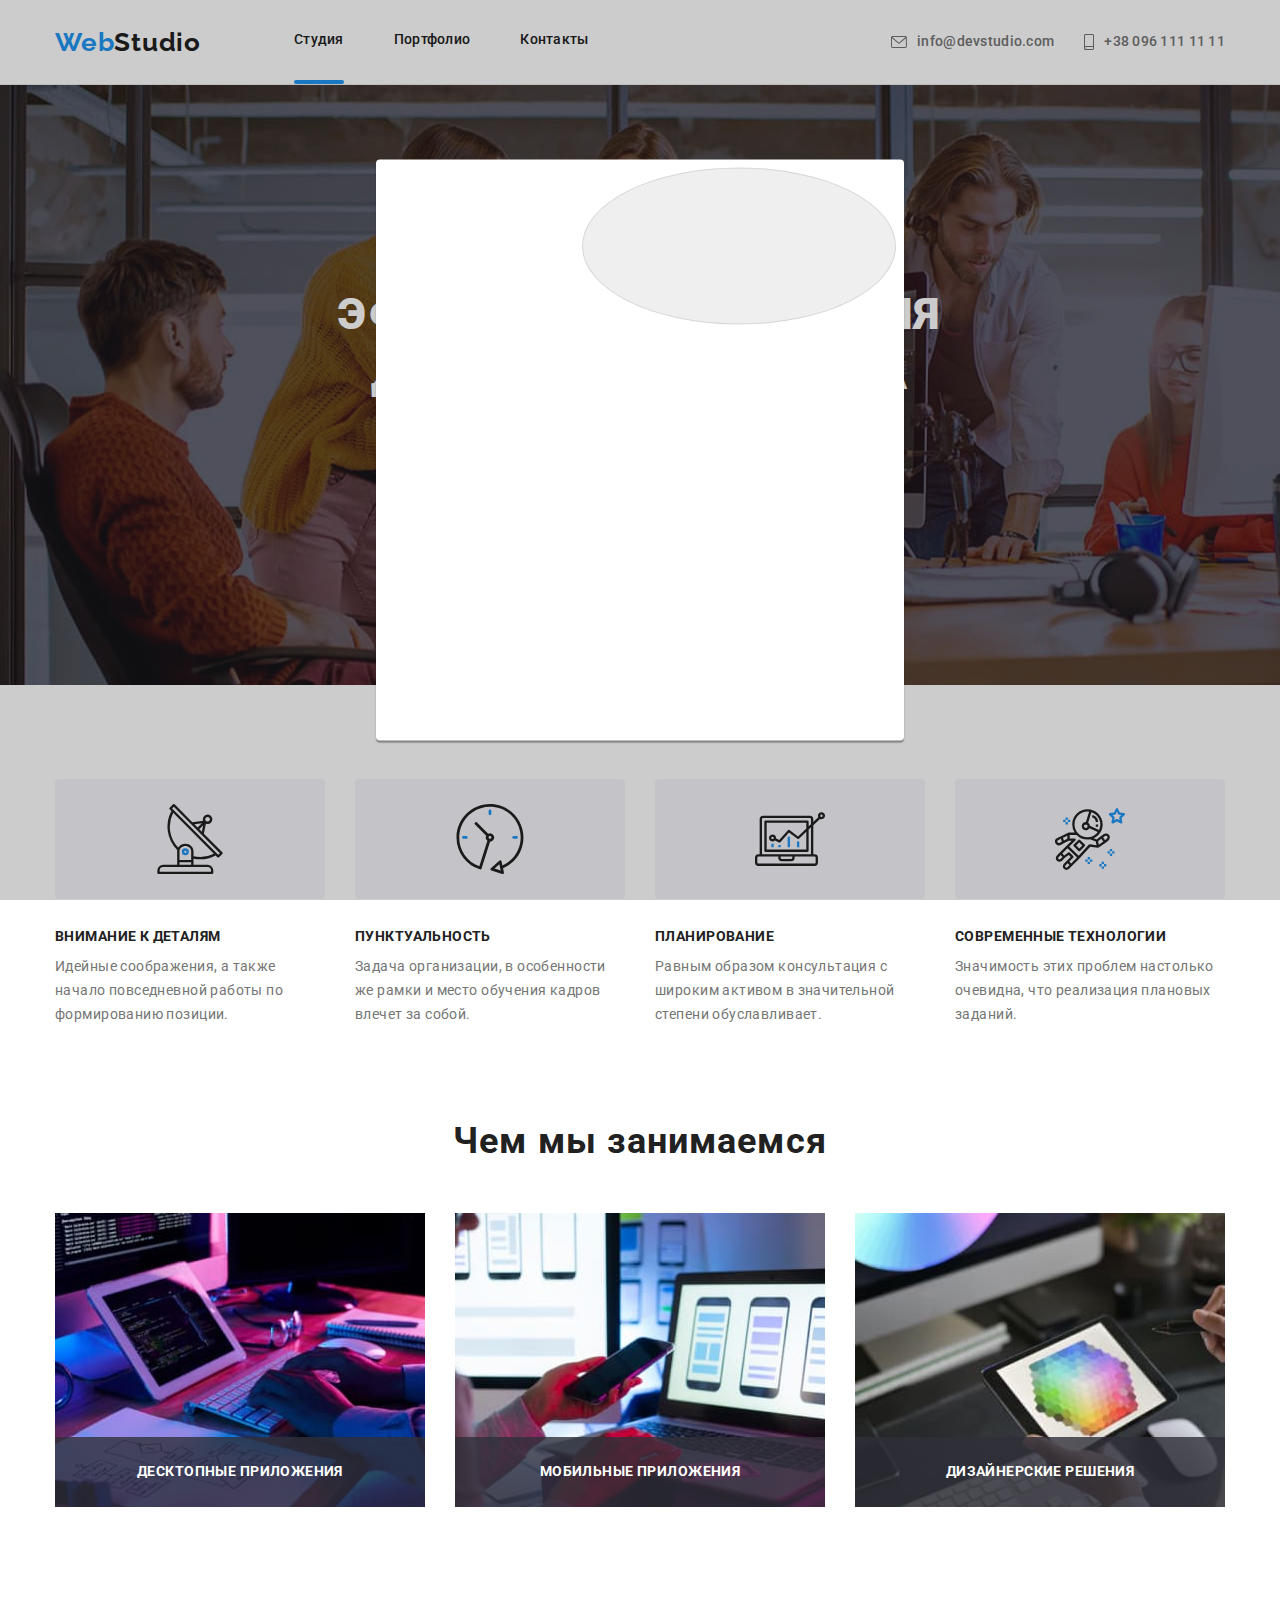
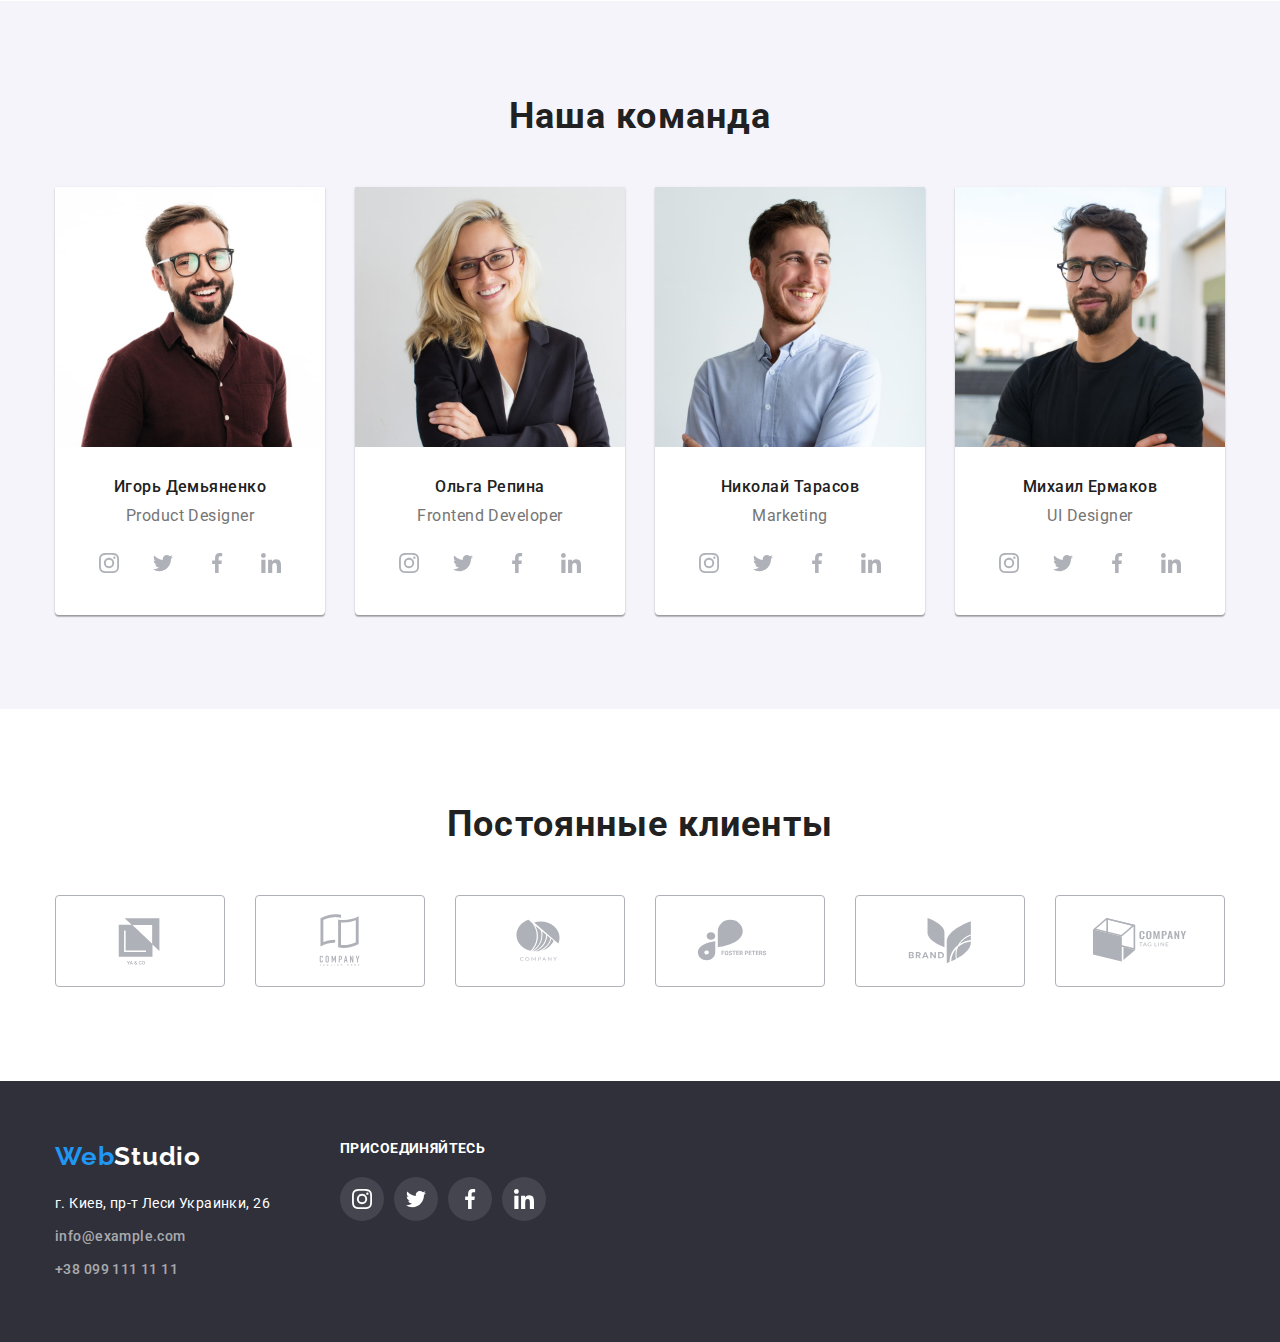
==== index.html @ a39f9c10 "modal add-1" ====
<!DOCTYPE html>
<html lang="ru">
  <head>
    <meta charset="UTF-8" />
    <meta http-equiv="X-UA-Compatible" content="IE=edge" />
    <meta name="viewport" content="width=device-width, initial-scale=1.0" />
    <title>Главная</title>
    <link
      href="https://fonts.googleapis.com/css2?family=Raleway:wght@700&family=Roboto:wght@400;500;700;900&display=swap"
      rel="stylesheet"
    />
    <link
      rel="stylesheet"
      href="https://cdnjs.cloudflare.com/ajax/libs/modern-normalize/1.1.0/modern-normalize.min.css"
    />
    <link rel="stylesheet" href="./css/styles.css" />
  </head>
  <body>
    <header>
      <div class="container main-nav">
        <a href="./index.html" class="logo"
          ><span class="logo-blue">Web</span>Studio</a
        >
        <nav>
          <ul class="list nav">
            <li class="item active">
              <a href="./index.html" class="site-nav">Студия</a>
            </li>
            <li class="item">
              <a href="./portfolio.html" class="site-nav">Портфолио</a>
            </li>
            <li class="item">
              <a href="" class="site-nav">Контакты</a>
            </li>
          </ul>
        </nav>

        <ul class="list contacts">
          <li class="item">
            <a href="mailto:info@devstudio.com" class="mail">
              <svg class="icon-mail" width="16" height="12">
                <use href="./images/icons.svg#icon-envelope"></use>
              </svg>
              info@devstudio.com</a
            >
          </li>
          <li class="item">
            <a href="tel:+380961111111" class="tel">
              <svg class="icon-tel" width="10" height="16">
                <use href="./images/icons.svg#icon-smartphone"></use>
              </svg>
              +38 096 111 11 11</a
            >
          </li>
        </ul>
      </div>
    </header>
    <main>
      <section class="hero section">
        <h1 class="hero-title">Эффективные решения для вашего бизнеса</h1>
        <button type="button" class="hero-button">Заказать услугу</button>
      </section>
      <section class="section features">
        <div class="container">
          <!-- Скрытый заголовок -->
          <h2 class="visually-hidden">Наши приемущества</h2>
          <ul class="features-list">
            <li class="item">
              <div class="features-icon">
                <svg class="icon-antena" width="70" height="70">
                  <use href="./images/icons.svg#icon-antenna"></use>
                </svg>
              </div>
              <h3 class="features-title">Внимание к деталям</h3>
              <p class="features-text">
                Идейные соображения, а также начало повседневной работы по
                формированию позиции.
              </p>
            </li>
            <li class="item">
              <div class="features-icon">
                <svg class="icon-clock" width="70" height="70">
                  <use href="./images/icons.svg#icon-clock"></use>
                </svg>
              </div>
              <h3 class="features-title">Пунктуальность</h3>
              <p class="features-text">
                Задача организации, в особенности же рамки и место обучения
                кадров влечет за собой.
              </p>
            </li>
            <li class="item">
              <div class="features-icon">
                <svg class="icon-diagram" width="70" height="70">
                  <use href="./images/icons.svg#icon-diagram"></use>
                </svg>
              </div>
              <h3 class="features-title">Планирование</h3>
              <p class="features-text">
                Равным образом консультация с широким активом в значительной
                степени обуславливает.
              </p>
            </li>
            <li class="item">
              <div class="features-icon">
                <svg class="icon-astronaut" width="70" height="70">
                  <use href="./images/icons.svg#icon-astronaut"></use>
                </svg>
              </div>
              <h3 class="features-title">Современные технологии</h3>
              <p class="features-text">
                Значимость этих проблем настолько очевидна, что реализация
                плановых заданий.
              </p>
            </li>
          </ul>
        </div>
      </section>
      <section class="products section">
        <div class="container">
          <h2 class="products-title">Чем мы занимаемся</h2>
          <ul class="list products">
            <li class="item">
              <img
                class="products-image"
                src="./images/img-(1).jpg"
                alt="разработка програмного обеспечения"
                width="370"
              />
              <div class="products-text-box">
                <h3>Десктопные приложения</h3>
              </div>
            </li>
            <li class="item">
              <img
                class="products-image"
                src="./images/img-0.jpg"
                alt="демонстрация мобильного приложения"
                width="370"
              />
              <div class="products-text-box">
                <h3>Мобильные приложения</h3>
              </div>
            </li>
            <li class="item">
              <img
                class="products-image"
                src="./images/img-(2).jpg"
                alt="демонстрация графического решения"
                width="370"
              />
              <div class="products-text-box">
                <h3>Дизайнерские решения</h3>
              </div>
            </li>
          </ul>
        </div>
      </section>
      <section class="team section">
        <div class="container">
          <h2 class="team-main-title">Наша команда</h2>
          <ul class="list team">
            <li class="item">
              <img
                src="./images/img-(3).jpg"
                alt="фото дизайнера"
                width="270"
                class="team-image"
              />
              <div class="team-content">
                <h3 class="team-title">Игорь Демьяненко</h3>
                <p class="team-text">Product Designer</p>
                <ul class="teams-links-list">
                  <li class="links-list-item">
                    <a href="" class="team-link">
                      <svg class="team-icon" width="20" height="20">
                        <use href="./images/icons.svg#icon-instagram"></use>
                      </svg>
                    </a>
                  </li>
                  <li class="links-list-item">
                    <a href="" class="team-link">
                      <svg class="team-icon" width="20" height="20">
                        <use href="./images/icons.svg#icon-twitter"></use>
                      </svg>
                    </a>
                  </li>
                  <li class="links-list-item">
                    <a href="" class="team-link">
                      <svg class="team-icon" width="20" height="20">
                        <use href="./images/icons.svg#icon-facebook"></use>
                      </svg>
                    </a>
                  </li>
                  <li class="links-list-item">
                    <a href="" class="team-link">
                      <svg class="team-icon" width="20" height="20">
                        <use href="./images/icons.svg#icon-linkedin"></use>
                      </svg>
                    </a>
                  </li>
                </ul>
              </div>
            </li>
            <li class="item">
              <img
                src="./images/img-(4).jpg"
                alt="фото разроботчика"
                width="270"
                class="team-image"
              />
              <div class="team-content">
                <h3 class="team-title">Ольга Репина</h3>
                <p class="team-text">Frontend Developer</p>
                <ul class="teams-links-list">
                  <li class="links-list-item">
                    <a href="" class="team-link">
                      <svg class="team-icon" width="20" height="20">
                        <use href="./images/icons.svg#icon-instagram"></use>
                      </svg>
                    </a>
                  </li>
                  <li class="links-list-item">
                    <a href="" class="team-link">
                      <svg class="team-icon" width="20" height="20">
                        <use href="./images/icons.svg#icon-twitter"></use>
                      </svg>
                    </a>
                  </li>
                  <li class="links-list-item">
                    <a href="" class="team-link">
                      <svg class="team-icon" width="20" height="20">
                        <use href="./images/icons.svg#icon-facebook"></use>
                      </svg>
                    </a>
                  </li>
                  <li class="links-list-item">
                    <a href="" class="team-link">
                      <svg class="team-icon" width="20" height="20">
                        <use href="./images/icons.svg#icon-linkedin"></use>
                      </svg>
                    </a>
                  </li>
                </ul>
              </div>
            </li>
            <li class="item">
              <img
                src="./images/img-(5).jpg"
                alt="фото маркетолога"
                width="270"
                class="team-image"
              />
              <div class="team-content">
                <h3 class="team-title">Николай Тарасов</h3>
                <p class="team-text">Marketing</p>
                <ul class="teams-links-list">
                  <li class="links-list-item">
                    <a href="" class="team-link">
                      <svg class="team-icon" width="20" height="20">
                        <use href="./images/icons.svg#icon-instagram"></use>
                      </svg>
                    </a>
                  </li>
                  <li class="links-list-item">
                    <a href="" class="team-link">
                      <svg class="team-icon" width="20" height="20">
                        <use href="./images/icons.svg#icon-twitter"></use>
                      </svg>
                    </a>
                  </li>
                  <li class="links-list-item">
                    <a href="" class="team-link">
                      <svg class="team-icon" width="20" height="20">
                        <use href="./images/icons.svg#icon-facebook"></use>
                      </svg>
                    </a>
                  </li>
                  <li class="links-list-item">
                    <a href="" class="team-link">
                      <svg class="team-icon" width="20" height="20">
                        <use href="./images/icons.svg#icon-linkedin"></use>
                      </svg>
                    </a>
                  </li>
                </ul>
              </div>
            </li>
            <li class="item">
              <img
                src="./images/img-(6).jpg"
                alt="фото дизайнера"
                width="270"
                class="team-image"
              />
              <div class="team-content">
                <h3 class="team-title">Михаил Ермаков</h3>
                <p class="team-text">UI Designer</p>
                <ul class="teams-links-list">
                  <li class="links-list-item">
                    <a href="" class="team-link">
                      <svg class="team-icon" width="20" height="20">
                        <use href="./images/icons.svg#icon-instagram"></use>
                      </svg>
                    </a>
                  </li>
                  <li class="links-list-item">
                    <a href="" class="team-link">
                      <svg class="team-icon" width="20" height="20">
                        <use href="./images/icons.svg#icon-twitter"></use>
                      </svg>
                    </a>
                  </li>
                  <li class="links-list-item">
                    <a href="" class="team-link">
                      <svg class="team-icon" width="20" height="20">
                        <use href="./images/icons.svg#icon-facebook"></use>
                      </svg>
                    </a>
                  </li>
                  <li class="links-list-item">
                    <a href="" class="team-link">
                      <svg class="team-icon" width="20" height="20">
                        <use href="./images/icons.svg#icon-linkedin"></use>
                      </svg>
                    </a>
                  </li>
                </ul>
              </div>
            </li>
          </ul>
        </div>
      </section>
      <section class="clients section">
        <div class="container">
          <h2 class="clients-title">Постоянные клиенты</h2>
          <ul class="clients-list">
            <li class="clients-list-item">
              <a class="clients-link" href="">
                <svg class="clients-icon" width="106" height="60">
                  <use href="./images/icons.svg#icon-client-1"></use>
                </svg>
              </a>
            </li>
            <li class="clients-list-item">
              <a class="clients-link" href="">
                <svg class="clients-icon" width="106" height="60">
                  <use href="./images/icons.svg#icon-client-2"></use>
                </svg>
              </a>
            </li>
            <li class="clients-list-item">
              <a class="clients-link" href="">
                <svg class="clients-icon" width="106" height="60">
                  <use href="./images/icons.svg#icon-client-3"></use>
                </svg>
              </a>
            </li>
            <li class="clients-list-item">
              <a class="clients-link" href="">
                <svg class="clients-icon" width="106" height="60">
                  <use href="./images/icons.svg#icon-client-4"></use>
                </svg>
              </a>
            </li>
            <li class="clients-list-item">
              <a class="clients-link" href="">
                <svg class="clients-icon" width="106" height="60">
                  <use href="./images/icons.svg#icon-client-5"></use>
                </svg>
              </a>
            </li>
            <li class="clients-list-item">
              <a class="clients-link" href="">
                <svg class="clients-icon" width="106" height="60">
                  <use href="./images/icons.svg#icon-client-6"></use>
                </svg>
              </a>
            </li>
          </ul>
        </div>
      </section>
    </main>
    <footer>
      <div class="container footer">
        <div class="adress-cotain">
          <a href="" class="logo-footer"
            ><span class="logo-blue">Web</span>Studio</a
          >
          <address class="adress">
            г. Киев, пр-т Леси Украинки, 26
            <a href="mailto:info@example.com" class="mail">info@example.com</a>
            <a href="tel:+380991111111" class="tel">+38 099 111 11 11</a>
          </address>
        </div>
        <div class="footer-join">
          <h2 class="footer-join-title">присоединяйтесь</h2>
          <ul class="join-links-list">
            <li class="join-list-item">
              <a href="" class="join-link">
                <svg class="join-icon" width="20" height="20">
                  <use href="./images/icons.svg#icon-instagram"></use>
                </svg>
              </a>
            </li>
            <li class="join-list-item">
              <a href="" class="join-link">
                <svg class="join-icon" width="20" height="20">
                  <use href="./images/icons.svg#icon-twitter"></use>
                </svg>
              </a>
            </li>
            <li class="join-list-item">
              <a href="" class="join-link">
                <svg class="join-icon" width="20" height="20">
                  <use href="./images/icons.svg#icon-facebook"></use>
                </svg>
              </a>
            </li>
            <li class="join-list-item">
              <a href="" class="join-link">
                <svg class="join-icon" width="20" height="20">
                  <use href="./images/icons.svg#icon-linkedin"></use>
                </svg>
              </a>
            </li>
          </ul>
        </div>
      </div>
    </footer>

    <div class="backdrop">
      <div class="modal">
        <button class="modal-close">
          <svg></svg>
        </button>
      </div>
    </div>
  </body>
</html>
---- css/styles.css ----
/* palette */

:root {
  --main-white-color: #ffffff;
  --main-text-color: #757575;
  --main-title-color: #212121;
  --main-accent-color: #2196f3;
}

body {
  background-color: var(--main-white-color);
  color: var(--main-text-color);
  font-family: "Roboto", sans-serif;
  font-size: 14px;
}

h1,
h2,
h3,
h4,
p {
  margin-top: 0;
  margin-bottom: 0;
}

.visually-hidden {
  position: absolute;
  width: 1px;
  height: 1px;
  margin: -1px;
  border: 0;
  padding: 0;
  white-space: nowrap;
  clip-path: inset(100%);
  clip: rect(0 0 0 0);
  overflow: hidden;
}

header {
  border-bottom: 1px solid #ececec;
}

/* container */

.container {
  width: 1200px;
  padding-left: 15px;
  padding-right: 15px;
  margin-left: auto;
  margin-right: auto;
}

.section {
  padding-top: 94px;
  padding-bottom: 94px;
}

/* Logo */

.logo {
  color: var(--main-title-color);
  margin-right: 93px;
}
.logo,
.logo-footer {
  font-weight: 700;
  font-size: 26px;
  line-height: 1.19;
  text-decoration: none;
  font-family: "Raleway", sans-serif;
  letter-spacing: 0.03em;
}
.logo-blue {
  color: var(--main-accent-color);
}
.logo-footer {
  color: var(--main-white-color);
  margin-bottom: 20px;
  display: inline-block;
}

.list,
.features-list,
.portfolio-list,
.button-list,
.teams-links-list,
.clients-list,
.join-links-list {
  list-style: none;
  margin-top: 0;
  margin-bottom: 0;
  padding-left: 0;
}

/* site-nav */

.site-nav,
.mail,
.tel {
  text-decoration: none;
  line-height: 1.14;
  letter-spacing: 0.02em;
  font-weight: 500;
}
.site-nav {
  color: var(--main-title-color);
  padding-top: 32px;
  padding-bottom: 32px;

  display: block;
}

.active::after {
  content: "";
  display: block;
  width: 100%;
  height: 4px;
  border-radius: 2px;
  background-color: var(--main-accent-color);
}
.list.contacts {
  margin-left: auto;
}

.list.contacts .item + .item {
  margin-left: 30px;
}

.mail,
.tel {
  color: var(--main-text-color);
  padding-top: 32px;
  padding-bottom: 32px;
  display: flex;
  align-items: center;
}

.icon-tel,
.icon-mail {
  margin-right: 10px;
  fill: currentColor;
}

.adress .mail,
.adress .tel {
  line-height: 1.71;
  letter-spacing: 0.03em;
  color: rgba(255, 255, 255, 0.6);
  display: block;
  margin-top: 9px;
  padding: 0;
}

.site-nav:hover,
.mail:hover,
.tel:hover,
.site-nav:focus,
.mail:focus,
.tel:focus {
  color: var(--main-accent-color);
}

.list.nav,
.list.contacts {
  display: flex;
}

.list.nav .item:not(:last-child) {
  margin-right: 50px;
}

.main-nav {
  display: flex;
  align-items: center;
}

/* hero */

.hero {
  background-image: linear-gradient(
      to right,
      rgba(47, 48, 58, 0.4),
      rgba(47, 48, 58, 0.4)
    ),
    url(../images/hero-img.jpg);
  background-color: #2f303a;
  text-align: center;
}

.hero.section {
  padding-top: 200px;
  padding-bottom: 200px;
  max-width: 1600px;
  margin-left: auto;
  margin-right: auto;
}

.hero-title {
  font-weight: 900;
  font-size: 44px;
  line-height: 1.36;
  max-width: 696px;

  letter-spacing: 0.06em;
  text-transform: uppercase;

  color: var(--main-white-color);
  margin-bottom: 30px;
  margin-left: auto;
  margin-right: auto;
}
.hero-button {
  background-color: var(--main-accent-color);
  color: var(--main-white-color);

  font-family: "Roboto", sans-serif;
  font-weight: 700;
  font-size: 16px;
  line-height: 1.88;
  letter-spacing: 0.06em;
  padding: 10px 32px;

  cursor: pointer;
  box-shadow: 0px 4px 4px rgba(0, 0, 0, 0.15);
  border-radius: 4px;
  border: none;
}

/* features */

.features-list {
  display: flex;
}

.section.features {
  padding-bottom: 0;
}

.features-list .item + .item {
  margin-left: 30px;
}
.features-list .item {
  max-width: 270px;
}

.features-title {
  font-size: 14px;
  line-height: 1.14;
  letter-spacing: 0.03em;
  text-transform: uppercase;
  color: var(--main-title-color);
  margin-bottom: 10px;
}
.features-text {
  line-height: 1.71;
  letter-spacing: 0.03em;
}

.features-icon {
  background: #f5f4fa;
  border-radius: 4px;
  height: 120px;

  margin-bottom: 30px;
  display: flex;
  justify-content: center;
  align-items: center;
}
/* products */

.list.products {
  display: flex;
}

.list.products .item:not(:last-child) {
  margin-right: 30px;
}

.list.products .item {
  position: relative;
}

.products-title,
.team-main-title {
  font-size: 36px;
  line-height: 1.17;
  text-align: center;
  letter-spacing: 0.03em;
  color: var(--main-title-color);
  margin-bottom: 50px;
}

.products-image {
  display: block;
}

.products-text-box {
  position: absolute;
  bottom: 0;
  right: 0;

  width: 100%;

  padding-top: 27px;
  padding-bottom: 27px;

  background-color: rgba(47, 48, 58, 0.8);
  text-align: center;
}
.products-text-box > h3 {
  font-size: 14px;
  line-height: 1.14;
  letter-spacing: 0.03em;
  text-transform: uppercase;
  color: var(--main-white-color);
}

/* team */

.team.section {
  background: #f5f4fa;
}

.team.list {
  display: flex;
}
.team.list .item:not(:last-child) {
  margin-right: 30px;
}
.team.list .item {
  background-color: var(--main-white-color);
  text-align: center;
  box-shadow: 0px 1px 3px rgba(0, 0, 0, 0.12), 0px 1px 1px rgba(0, 0, 0, 0.14),
    0px 2px 1px rgba(0, 0, 0, 0.2);
  border-radius: 0px 0px 4px 4px;
}

.team-title {
  font-weight: 500;
  font-size: 16px;
  line-height: 1.19;
  letter-spacing: 0.03em;
  color: var(--main-title-color);
  margin-bottom: 10px;
}
.team-text {
  font-size: 16px;
  line-height: 1.19;
  letter-spacing: 0.03em;
}

.team-image {
  display: block;
}

.team-content {
  padding-top: 30px;
  padding-bottom: 30px;
}
.teams-links-list {
  display: flex;
  margin-left: 32px;
  margin-right: 32px;
  margin-top: 16px;
}

.teams-links-list li:not(:last-child) {
  margin-right: 10px;
}

.team-link {
  width: 44px;
  height: 44px;
  border-radius: 50%;

  display: flex;
  align-items: center;
  justify-content: center;

  color: #afb1b8;
}

.team-link:hover,
.team-link:focus {
  background-color: var(--main-accent-color);
  color: var(--main-white-color);
}

.team-icon {
  fill: currentColor;
}

/* clients */

.clients-title {
  font-size: 36px;
  line-height: 1.17;
  text-align: center;
  letter-spacing: 0.03em;

  margin-bottom: 50px;

  color: var(--main-title-color);
}

.clients-list {
  display: flex;
}

.clients-list-item:not(:last-child) {
  margin-right: 30px;
}
.clients-link {
  width: 170px;
  height: 92px;
  display: flex;
  align-items: center;
  justify-content: center;

  color: #afb1b8;

  border: 1px solid #afb1b8;
  border-radius: 4px;
}

.clients-link:hover,
.clients-link:focus {
  border: 1px solid var(--main-accent-color);
  color: var(--main-accent-color);
}

.clients-icon {
  fill: currentColor;
}

/* footer */

footer {
  background-color: #2f303a;
  padding-top: 60px;
  padding-bottom: 60px;
}

.footer {
  display: flex;
}

.adress-cotain {
  margin-right: 70px;
}

.adress {
  line-height: 1.71;
  letter-spacing: 0.03em;
  color: var(--main-white-color);
  font-style: normal;
}

.footer-join-title {
  font-size: 14px;
  line-height: 1.14;
  letter-spacing: 0.03em;
  text-transform: uppercase;

  color: var(--main-white-color);

  margin-bottom: 20px;
}

.join-links-list {
  display: flex;
}

.join-list-item:not(:last-child) {
  margin-right: 10px;
}

.join-link {
  width: 44px;
  height: 44px;
  border-radius: 50%;

  display: flex;
  align-items: center;
  justify-content: center;

  background-color: rgba(255, 255, 255, 0.1);
}

.join-link:hover,
.join-link:focus {
  background-color: var(--main-accent-color);
  color: var(--main-white-color);
}

.join-icon {
  fill: var(--main-white-color);
}

/* modal */

.backdrop {
  position: fixed;
  top: 0;
  left: 0;

  width: 100%;
  height: 100%;

  background-color: rgba(0, 0, 0, 0.2);
}

.modal {
  position: absolute;
  top: 50%;
  left: 50%;
  transform: translate(-50%, -50%);

  width: 528px;
  height: 581px;

  background-color: var(--main-white-color);
  box-shadow: 0px 1px 3px rgba(0, 0, 0, 0.12), 0px 1px 1px rgba(0, 0, 0, 0.14),
    0px 2px 1px rgba(0, 0, 0, 0.2);
  border-radius: 4px;
}

.modal-close {
  position: absolute;
  top: 8px;
  right: 8px;

  min-height: 30px;
  min-width: 30px;
  border-radius: 50%;
  border: 1px solid rgba(0, 0, 0, 0.1);
}

/* porfolio */

.button-list {
  display: flex;
  justify-content: center;
  margin-bottom: 50px;
}

.button-list .item + .item {
  margin-left: 8px;
}

.portfolio-button {
  color: var(--main-title-color);
  font-weight: 500;
  font-size: 16px;
  line-height: 1.62;
  text-align: center;
  letter-spacing: 0.03em;
  font-family: "Roboto", sans-serif;

  background-color: #f5f4fa;
  border-radius: 4px;
  padding: 6px 22px;
  border: none;
  cursor: pointer;
}
.portfolio-button:hover,
.portfolio-button:focus {
  background-color: var(--main-accent-color);
  color: var(--main-white-color);
  box-shadow: 0px 3px 1px rgba(0, 0, 0, 0.1), 0px 1px 2px rgba(0, 0, 0, 0.08),
    0px 2px 2px rgba(0, 0, 0, 0.12);
}

.portfolio-list {
  display: flex;
  flex-wrap: wrap;
}

.portfolio-list .item {
  margin-right: 30px;
  margin-bottom: 30px;
  background: var(--main-white-color);
  max-height: 404px;
}

.portfolio-list .item:nth-child(3n) {
  margin-right: 0;
}

.portfolio-list .item:nth-last-child(-n + 3) {
  margin-bottom: 0;
}

.portfolio-list .item:hover,
.portfolio-list .item:focus {
  box-shadow: 0px 1px 1px rgba(0, 0, 0, 0.12), 0px 4px 4px rgba(0, 0, 0, 0.06),
    1px 4px 6px rgba(0, 0, 0, 0.16);
}

.portfolio-list-title {
  font-size: 18px;
  line-height: 2;
  letter-spacing: 0.06em;
  color: var(--main-title-color);
}
.portfolio-list-text {
  font-size: 16px;
  letter-spacing: 0.03em;
  line-height: 1.88;
  margin-top: 4px;
}

.content-in-border {
  border: 1px solid #eeeeee;
  border-top: none;
  padding: 20px 24px;
}

.porfolio-image {
  display: block;
}
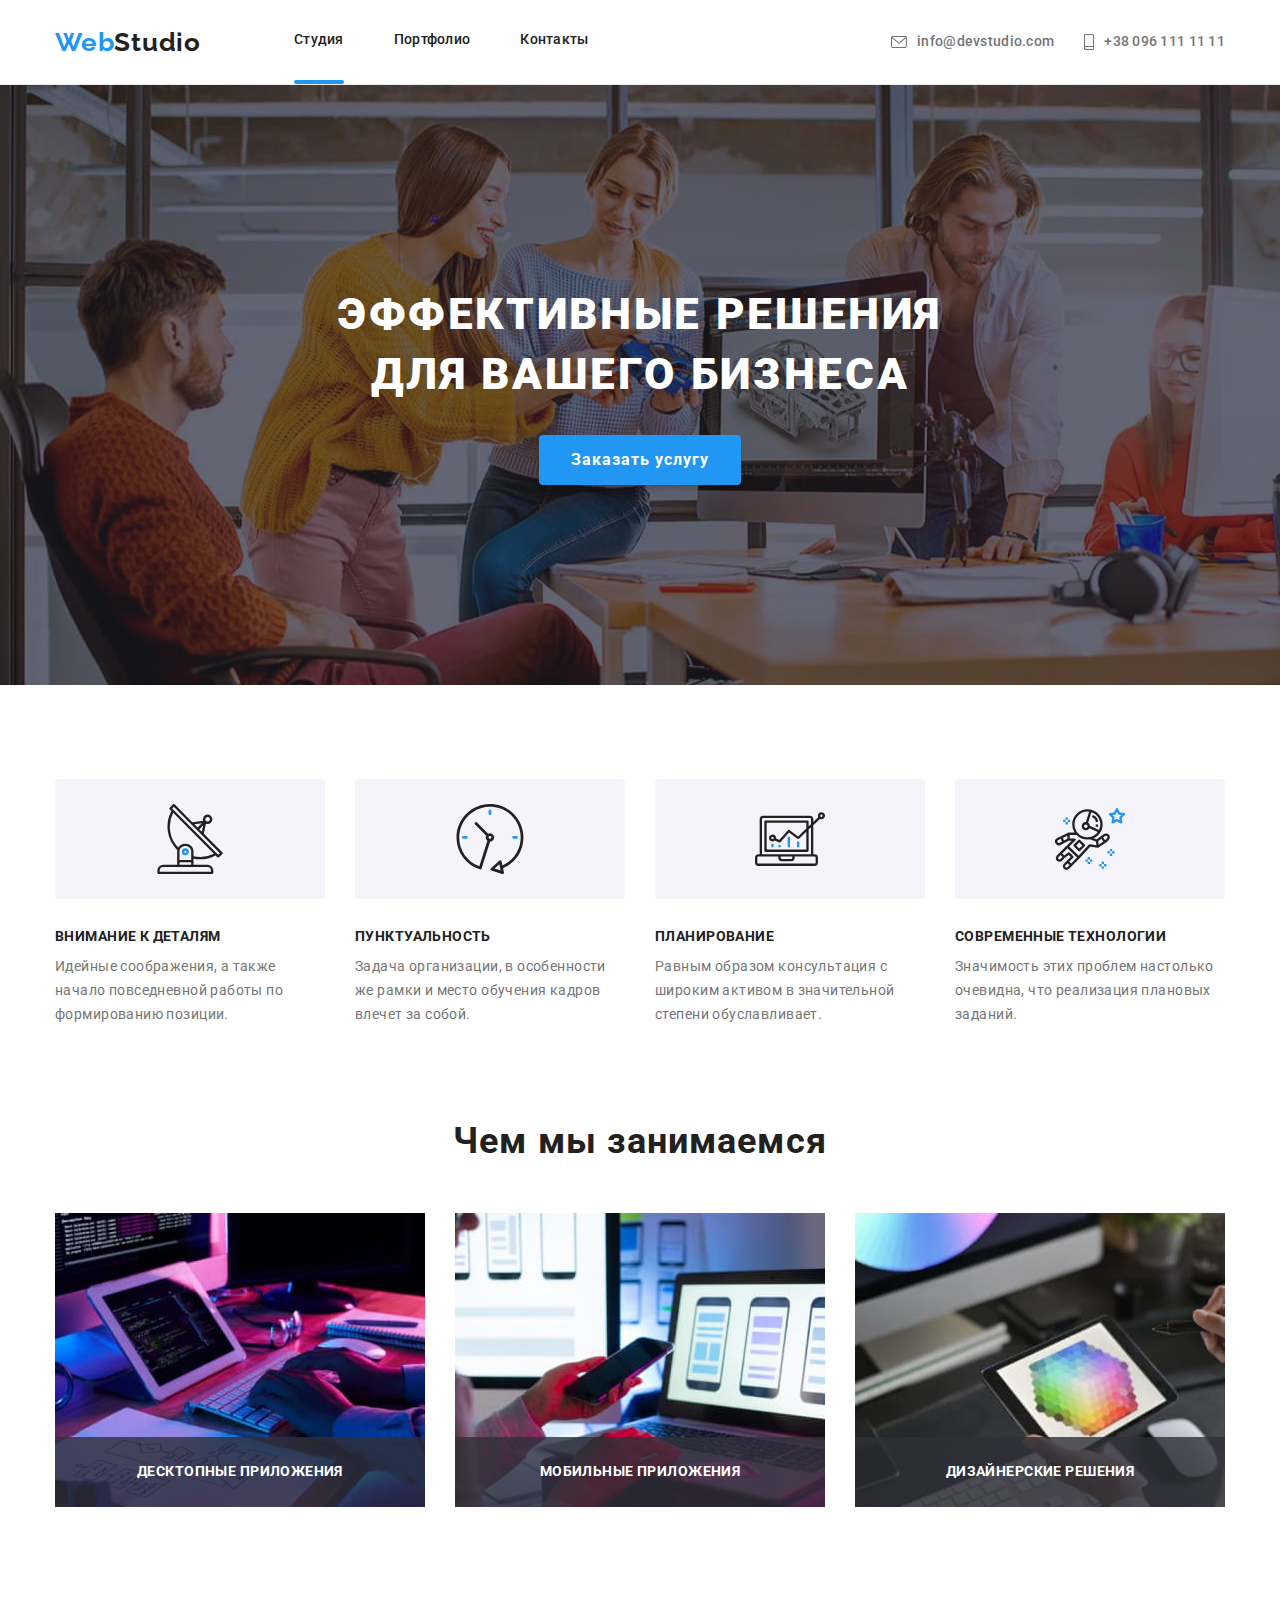
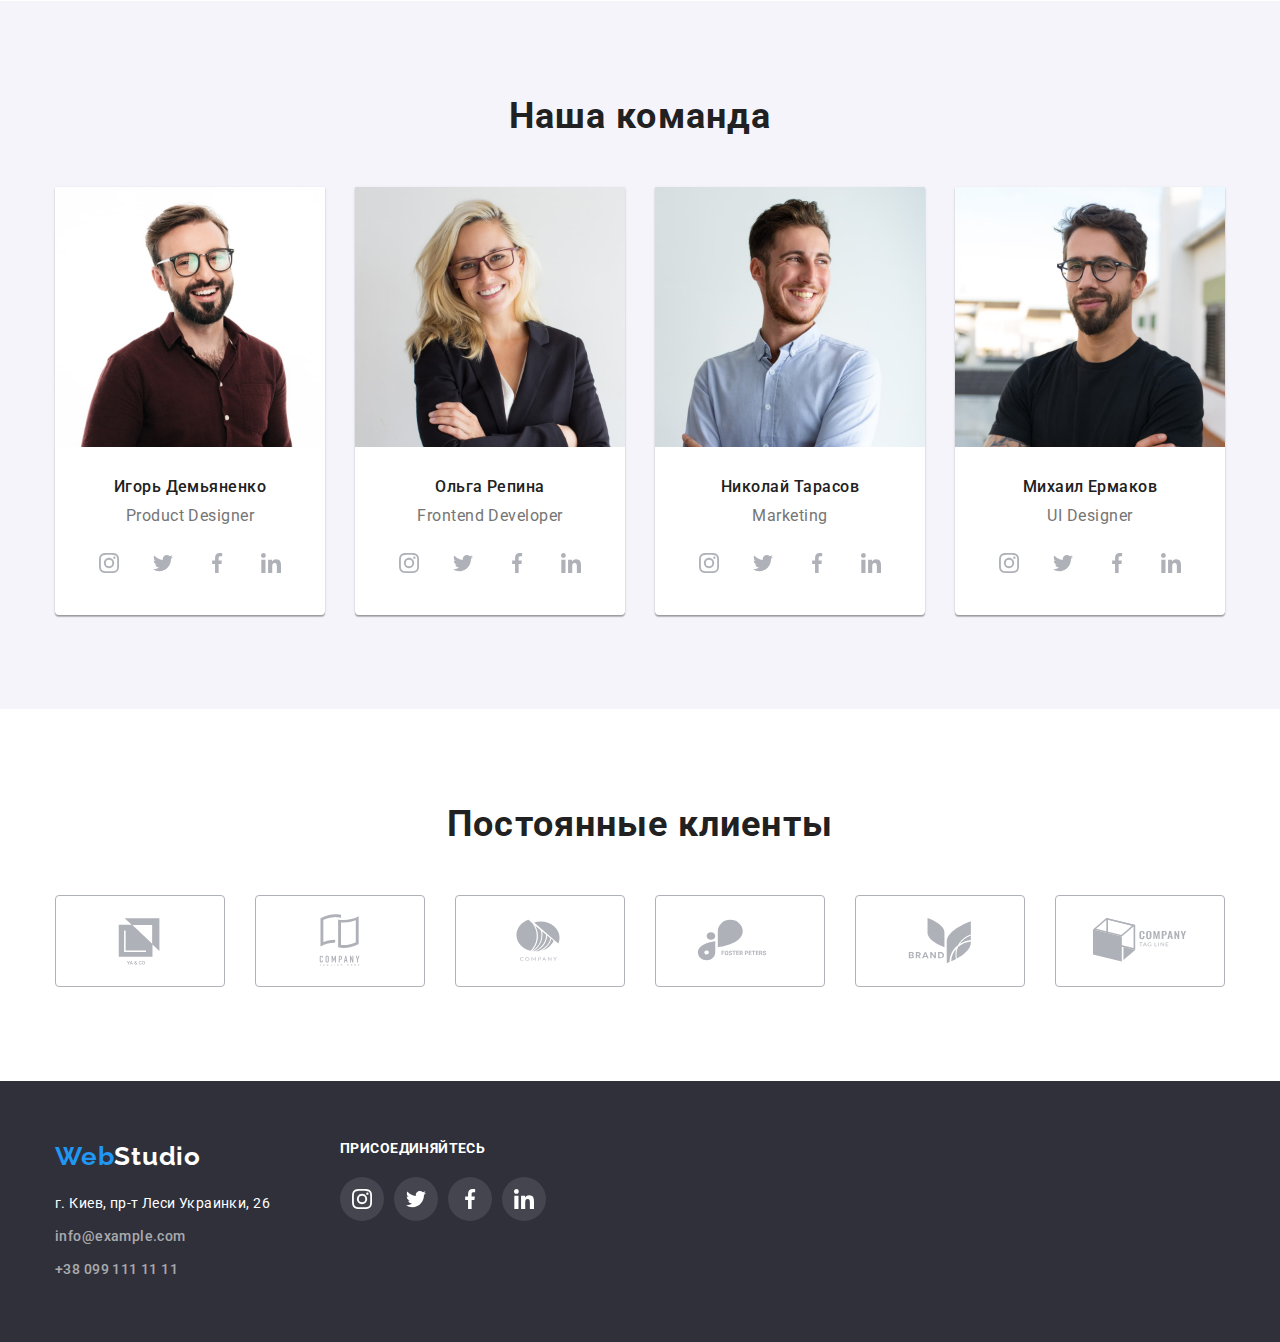
==== commit 921aa76a: "add overlay" ====
--- a/index.html
+++ b/index.html
@@ -58,7 +58,9 @@
     <main>
       <section class="hero section">
         <h1 class="hero-title">Эффективные решения для вашего бизнеса</h1>
-        <button type="button" class="hero-button">Заказать услугу</button>
+        <button type="button" class="hero-button" data-modal-open>
+          Заказать услугу
+        </button>
       </section>
       <section class="section features">
         <div class="container">
@@ -429,12 +431,12 @@
       </div>
     </footer>
 
-    <div class="backdrop">
+    <div class="backdrop is-hidden" data-modal>
       <div class="modal">
-        <button class="modal-close">
-          <svg></svg>
-        </button>
+        <button type="button" class="modal-close" data-modal-close></button>
       </div>
     </div>
   </body>
+
+  <script src="./js/modal.js"></script>
 </html>
--- a/css/styles.css
+++ b/css/styles.css
@@ -510,6 +510,11 @@
   background-color: rgba(0, 0, 0, 0.2);
 }
 
+.backdrop.is-hidden {
+  opacity: 0;
+  pointer-events: none;
+}
+
 .modal {
   position: absolute;
   top: 50%;
@@ -530,10 +535,14 @@
   top: 8px;
   right: 8px;
 
-  min-height: 30px;
-  min-width: 30px;
+  height: 30px;
+  width: 30px;
   border-radius: 50%;
   border: 1px solid rgba(0, 0, 0, 0.1);
+  background-image: url(../images/close-black-icn.svg);
+  background-position: center;
+  background-repeat: no-repeat;
+  cursor: pointer;
 }
 
 /* porfolio */
@@ -619,3 +628,47 @@
 .porfolio-image {
   display: block;
 }
+
+/* animations cards */
+.portfolio-thumb {
+  position: relative;
+  display: flex;
+}
+
+.portfolio-thumb::before {
+  position: absolute;
+  bottom: 0;
+  right: 0;
+
+  display: inline-block;
+  content: "";
+  width: 100%;
+  height: 100%;
+  background-color: rgba(33, 150, 243, 0.9);
+
+  opacity: 0;
+}
+
+.thumb-text {
+  position: absolute;
+  top: 50%;
+  left: 50%;
+  transform: translate(-50%, -50%);
+
+  min-width: 322px;
+  opacity: 0;
+}
+
+.portfolio-list > .item:hover .portfolio-thumb::before,
+.portfolio-list > .item:hover .thumb-text {
+  opacity: 1;
+}
+
+.thumb-text p {
+  font-size: 18px;
+  line-height: 1.56;
+
+  letter-spacing: 0.03em;
+
+  color: var(--main-white-color);
+}
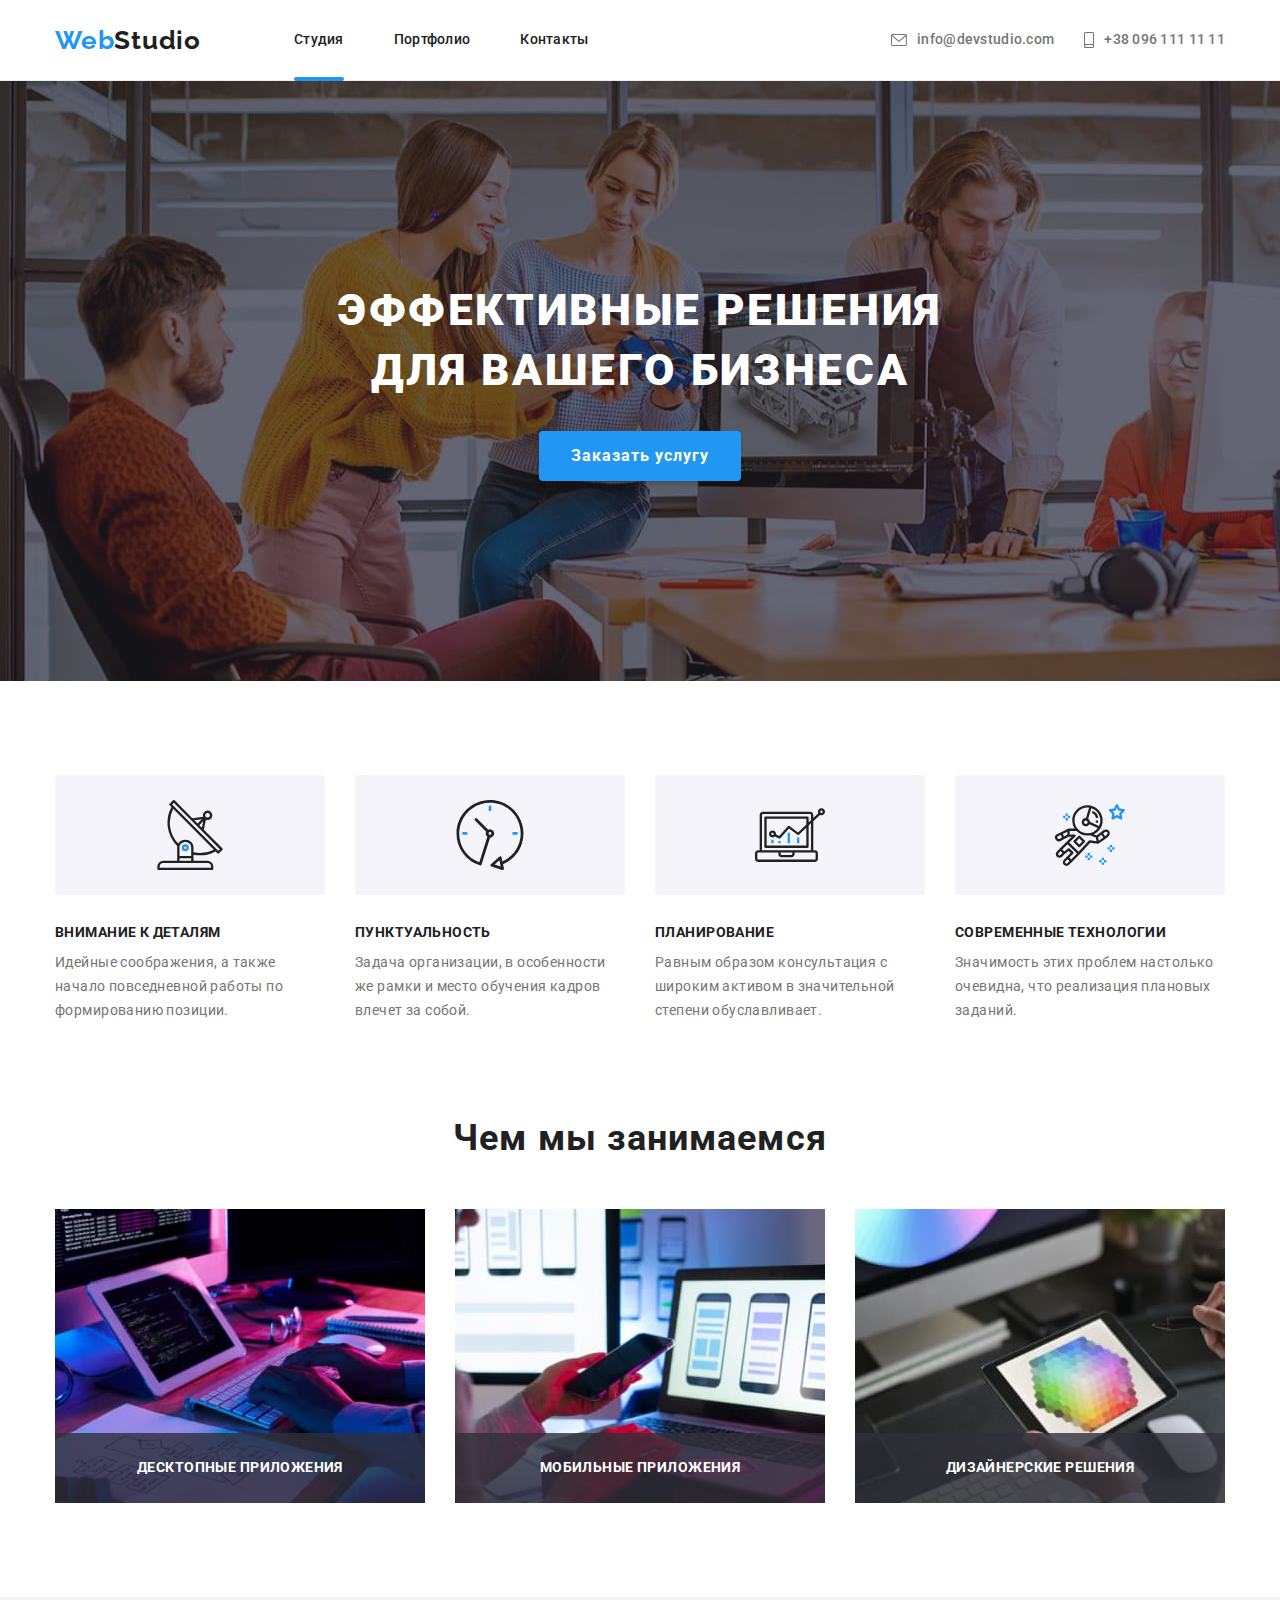
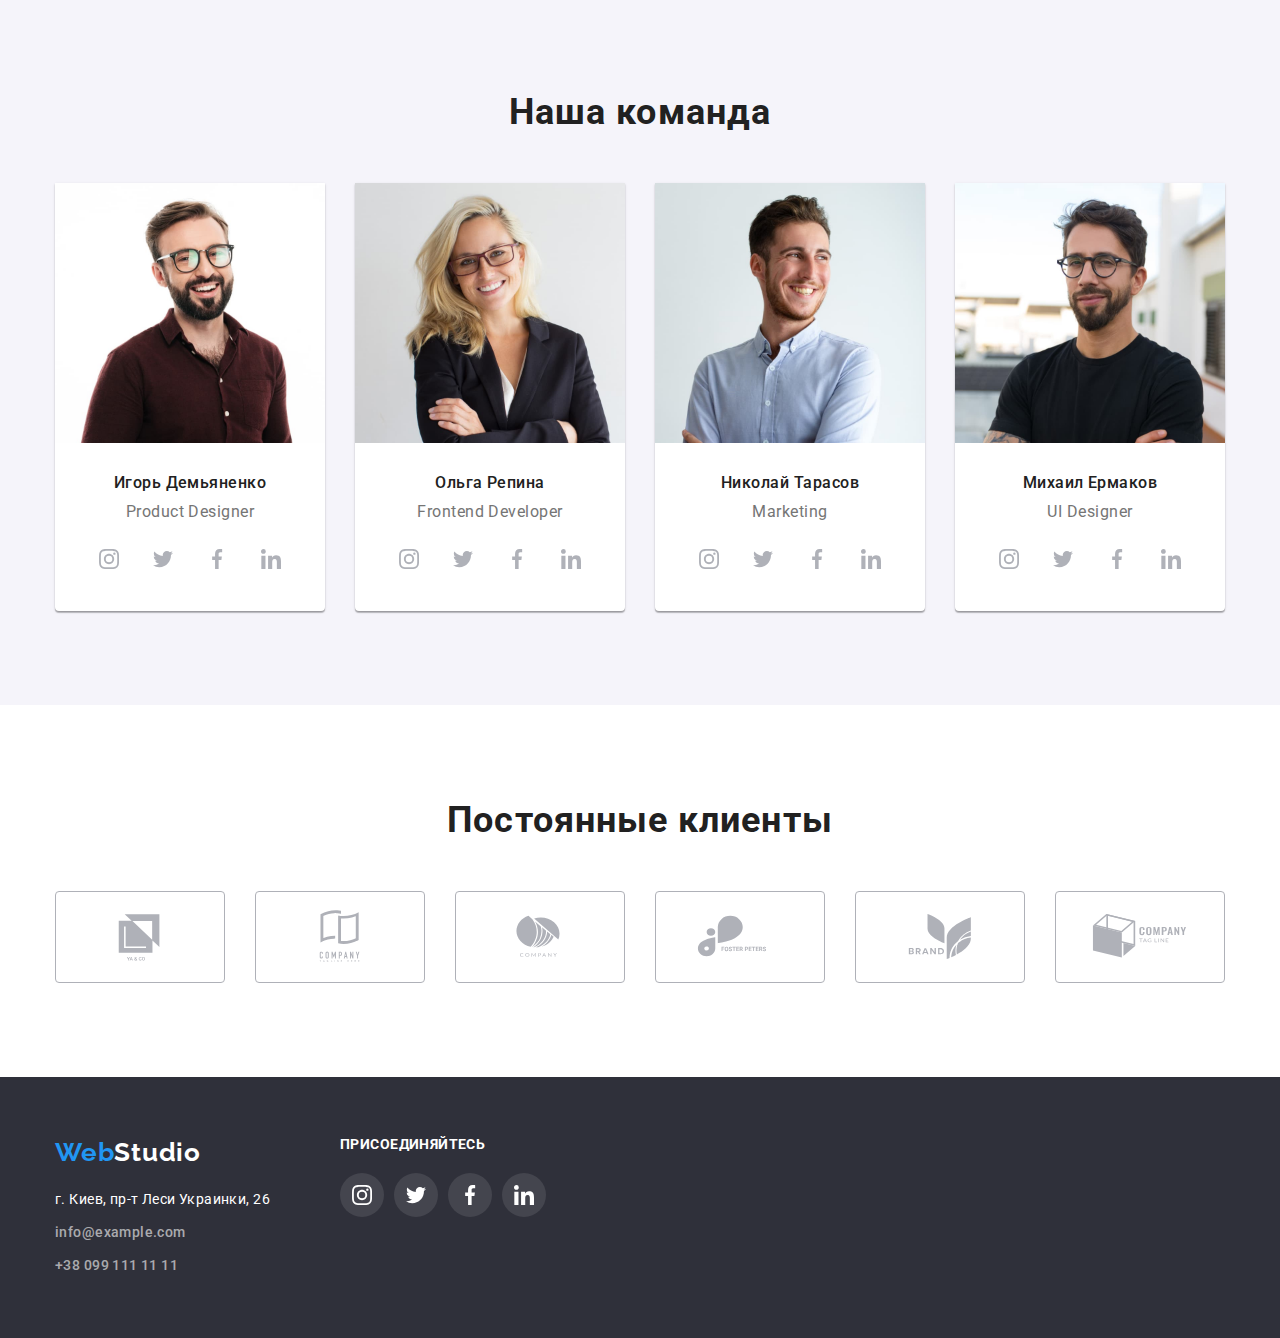
==== commit 76419214: "animation" ====
--- a/index.html
+++ b/index.html
@@ -436,7 +436,7 @@
         <button type="button" class="modal-close" data-modal-close></button>
       </div>
     </div>
+
+    <script src="./js/modal.js"></script>
   </body>
-
-  <script src="./js/modal.js"></script>
 </html>
--- a/css/styles.css
+++ b/css/styles.css
@@ -108,9 +108,17 @@
   padding-bottom: 32px;
 
   display: block;
-}
-
+
+  transition: color 250ms cubic-bezier(0.4, 0, 0.2, 1);
+}
+
+.active {
+  position: relative;
+}
 .active::after {
+  position: absolute;
+  bottom: -1px;
+
   content: "";
   display: block;
   width: 100%;
@@ -133,6 +141,8 @@
   padding-bottom: 32px;
   display: flex;
   align-items: center;
+
+  transition: color 250ms cubic-bezier(0.4, 0, 0.2, 1);
 }
 
 .icon-tel,
@@ -378,6 +388,9 @@
   justify-content: center;
 
   color: #afb1b8;
+
+  transition: color 250ms cubic-bezier(0.4, 0, 0.2, 1),
+    background-color 250ms cubic-bezier(0.4, 0, 0.2, 1);
 }
 
 .team-link:hover,
@@ -421,6 +434,9 @@
 
   border: 1px solid #afb1b8;
   border-radius: 4px;
+
+  transition: color 250ms cubic-bezier(0.4, 0, 0.2, 1),
+    border 250ms cubic-bezier(0.4, 0, 0.2, 1);
 }
 
 .clients-link:hover,
@@ -485,6 +501,8 @@
   justify-content: center;
 
   background-color: rgba(255, 255, 255, 0.1);
+
+  transition: background-color 250ms cubic-bezier(0.4, 0, 0.2, 1);
 }
 
 .join-link:hover,
@@ -508,6 +526,9 @@
   height: 100%;
 
   background-color: rgba(0, 0, 0, 0.2);
+  opacity: 1;
+
+  transition: opacity 250ms cubic-bezier(0.4, 0, 0.2, 1);
 }
 
 .backdrop.is-hidden {
@@ -515,11 +536,14 @@
   pointer-events: none;
 }
 
+.backdrop.is-hidden .modal {
+  transform: translate(-50%, -50%) scale(1.2);
+  opacity: 0;
+}
 .modal {
   position: absolute;
   top: 50%;
   left: 50%;
-  transform: translate(-50%, -50%);
 
   width: 528px;
   height: 581px;
@@ -528,6 +552,11 @@
   box-shadow: 0px 1px 3px rgba(0, 0, 0, 0.12), 0px 1px 1px rgba(0, 0, 0, 0.14),
     0px 2px 1px rgba(0, 0, 0, 0.2);
   border-radius: 4px;
+
+  transform: translate(-50%, -50%) scale(1);
+  opacity: 1;
+  transition: transform 250ms cubic-bezier(0.4, 0, 0.2, 1),
+    opacity 250ms cubic-bezier(0.4, 0, 0.2, 1);
 }
 
 .modal-close {
@@ -571,6 +600,10 @@
   padding: 6px 22px;
   border: none;
   cursor: pointer;
+
+  transition: background-color 250ms cubic-bezier(0.4, 0, 0.2, 1),
+    color 250ms cubic-bezier(0.4, 0, 0.2, 1),
+    box-shadow 250ms cubic-bezier(0.4, 0, 0.2, 1);
 }
 .portfolio-button:hover,
 .portfolio-button:focus {
@@ -590,6 +623,8 @@
   margin-bottom: 30px;
   background: var(--main-white-color);
   max-height: 404px;
+
+  transition: box-shadow 250ms cubic-bezier(0.4, 0, 0.2, 1);
 }
 
 .portfolio-list .item:nth-child(3n) {
@@ -633,42 +668,36 @@
 .portfolio-thumb {
   position: relative;
   display: flex;
-}
-
-.portfolio-thumb::before {
+
+  overflow: hidden;
+}
+
+.overlay {
   position: absolute;
   bottom: 0;
   right: 0;
 
-  display: inline-block;
-  content: "";
   width: 100%;
   height: 100%;
   background-color: rgba(33, 150, 243, 0.9);
-
-  opacity: 0;
-}
-
-.thumb-text {
+  padding: 63px 24px;
+
+  transform: translateY(100%);
+  transition: transform 250ms cubic-bezier(0.4, 0, 0.2, 1);
+}
+
+.overlay p {
   position: absolute;
-  top: 50%;
-  left: 50%;
-  transform: translate(-50%, -50%);
-
-  min-width: 322px;
-  opacity: 0;
-}
-
-.portfolio-list > .item:hover .portfolio-thumb::before,
-.portfolio-list > .item:hover .thumb-text {
-  opacity: 1;
-}
-
-.thumb-text p {
+
+  max-width: 322px;
+  max-height: 168px;
+
   font-size: 18px;
   line-height: 1.56;
-
-  letter-spacing: 0.03em;
-
-  color: var(--main-white-color);
-}
+  letter-spacing: 0.03em;
+  color: var(--main-white-color);
+}
+
+.portfolio-list > .item:hover .overlay {
+  transform: translateY(0);
+}
